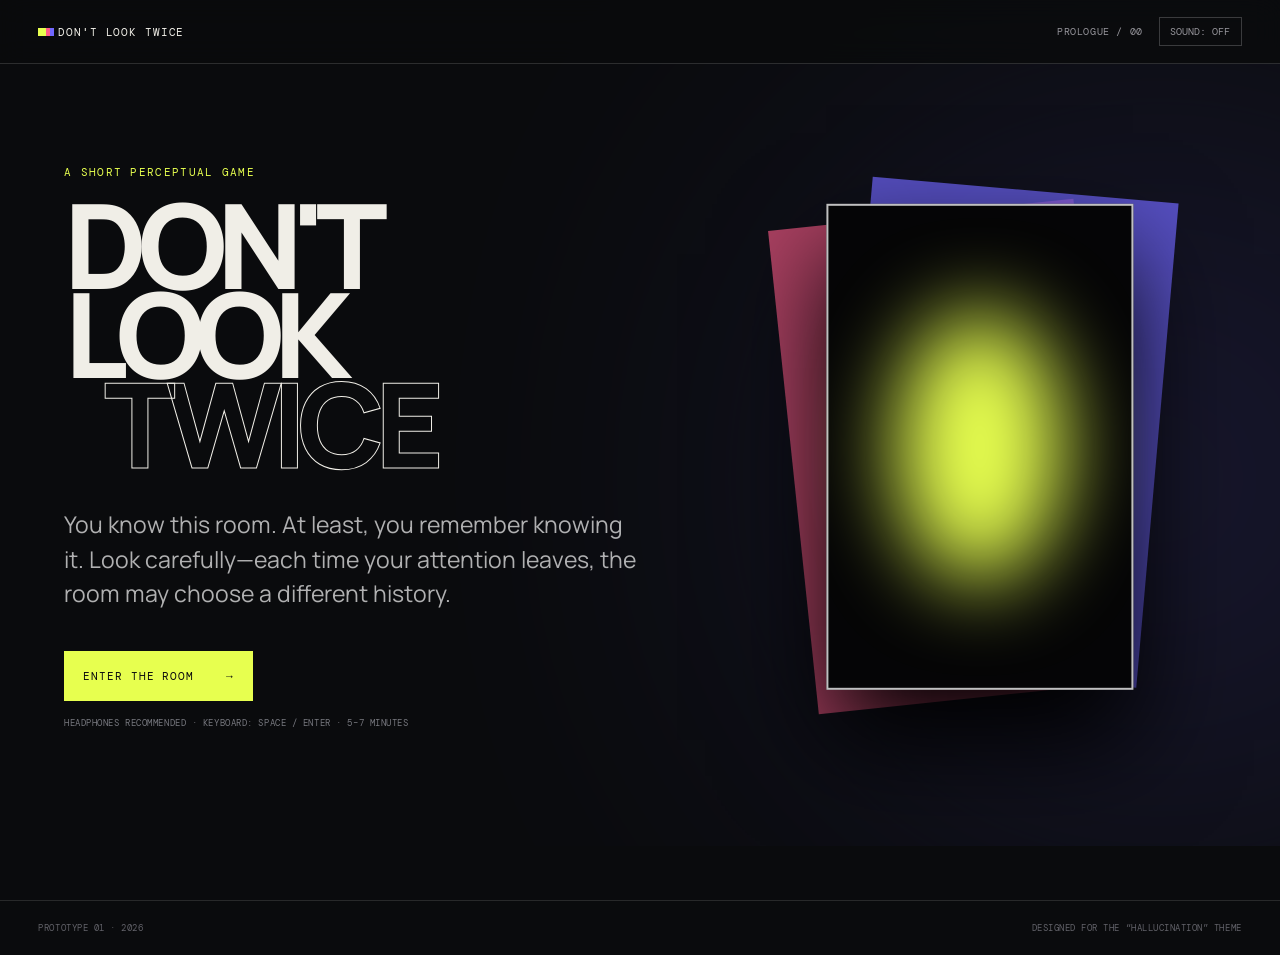
==== game/index.html @ ef9488ae "Build playable Don't Look Twice prototype" ====
<!doctype html>
<html lang="en">
  <head>
    <meta charset="UTF-8" />
    <meta name="viewport" content="width=device-width, initial-scale=1.0" />
    <meta name="theme-color" content="#0a0b0d" />
    <meta
      name="description"
      content="Don't Look Twice — a short browser game about memory, attention, and an unstable room."
    />
    <title>Don't Look Twice — Play</title>
    <link rel="preconnect" href="https://fonts.googleapis.com" />
    <link rel="preconnect" href="https://fonts.gstatic.com" crossorigin />
    <link
      href="https://fonts.googleapis.com/css2?family=DM+Mono:wght@300;400;500&family=Manrope:wght@400;500;600;700;800&display=swap"
      rel="stylesheet"
    />
    <link rel="stylesheet" href="game.css?v=20261106" />
    <script src="game.js?v=20261106" defer></script>
  </head>
  <body>
    <a class="skip-link" href="#game">Skip to game</a>

    <header class="game-header">
      <a class="brand" href="../" aria-label="Return to the Don't Look Twice proposal">
        <span class="brand__signal" aria-hidden="true"></span>
        DON'T LOOK TWICE
      </a>
      <div class="game-header__status">
        <span id="stageLabel">PROLOGUE / 00</span>
        <button id="soundToggle" class="icon-button" type="button" aria-pressed="false">
          SOUND: OFF
        </button>
      </div>
    </header>

    <main id="game" class="game-shell">
      <section id="startScreen" class="screen screen--start" aria-labelledby="gameTitle">
        <div class="start-copy">
          <p class="kicker">A SHORT PERCEPTUAL GAME</p>
          <h1 id="gameTitle">
            <span>DON'T LOOK</span>
            <span>TWICE</span>
          </h1>
          <p class="premise">
            You know this room. At least, you remember knowing it. Look carefully—each time
            your attention leaves, the room may choose a different history.
          </p>
          <button id="startButton" class="primary-button" type="button">
            ENTER THE ROOM <span aria-hidden="true">→</span>
          </button>
          <p class="controls-note">HEADPHONES RECOMMENDED · KEYBOARD: SPACE / ENTER · 5–7 MINUTES</p>
        </div>
        <div class="start-portal" aria-hidden="true">
          <div class="start-portal__echo start-portal__echo--one"></div>
          <div class="start-portal__echo start-portal__echo--two"></div>
          <div class="start-portal__door"><span></span></div>
        </div>
      </section>

      <section id="playScreen" class="screen screen--play" hidden aria-live="polite">
        <div class="stage-copy">
          <p id="stageKicker" class="kicker">STAGE 01 / ARRIVAL</p>
          <h2 id="stageTitle">Remember the room.</h2>
          <p id="stageInstruction">Study the details. When you are ready, look away.</p>
        </div>

        <div id="room" class="room" data-stage="0" data-phase="observe" aria-label="An illustrated room containing a portrait, clock, plant, lamp, door, table, and note">
          <div class="room__grain" aria-hidden="true"></div>
          <div class="room__ceiling" aria-hidden="true"></div>
          <div class="room__wall" aria-hidden="true">
            <div class="portrait room-object" data-object="portrait">
              <div class="portrait__frame">
                <div class="portrait__face"><i></i><i></i><b></b></div>
              </div>
              <span class="object-label">PORTRAIT</span>
            </div>
            <div class="clock room-object" data-object="clock">
              <span id="clockText">04:17</span>
              <small class="object-label">CLOCK</small>
            </div>
            <div class="door room-object" data-object="door">
              <span id="doorNumber" class="door__number">12</span>
              <i class="door__handle"></i>
              <small class="object-label">DOOR</small>
            </div>
          </div>
          <div class="room__floor" aria-hidden="true"></div>
          <div class="lamp room-object" data-object="lamp">
            <span class="lamp__shade"></span><span class="lamp__stem"></span><span class="lamp__base"></span>
            <small class="object-label">LAMP</small>
          </div>
          <div class="plant room-object" data-object="plant">
            <span class="plant__leaf plant__leaf--1"></span><span class="plant__leaf plant__leaf--2"></span>
            <span class="plant__leaf plant__leaf--3"></span><span class="plant__leaf plant__leaf--4"></span>
            <span class="plant__pot"></span><small class="object-label">PLANT</small>
          </div>
          <div class="table room-object" data-object="note">
            <span class="table__top"></span><span class="table__leg table__leg--l"></span><span class="table__leg table__leg--r"></span>
            <span id="noteText" class="note">WAIT HERE</span><small class="object-label">NOTE</small>
          </div>
          <div id="radio" class="radio room-object" data-object="radio">
            <span class="radio__dial"></span><span id="radioFrequency" class="radio__frequency">88.3</span>
            <small class="object-label">RADIO</small>
          </div>
        </div>

        <div id="blindfold" class="blindfold" hidden aria-hidden="true">
          <div class="blindfold__noise"></div>
          <p>YOU ARE NO LONGER LOOKING.</p>
          <span id="blindfoldMessage">The room exhales.</span>
        </div>

        <div class="control-deck">
          <div class="certainty" aria-label="Memory record">
            <span>MEMORY RECORD</span>
            <div id="memoryPips" class="certainty__pips" aria-hidden="true"><i></i><i></i><i></i></div>
            <strong id="memoryScore">UNTESTED</strong>
          </div>
          <div id="actionArea" class="action-area">
            <button id="lookButton" class="primary-button primary-button--look" type="button">
              LOOK AWAY <span aria-hidden="true">◉</span>
            </button>
          </div>
        </div>

        <div id="choicePanel" class="choice-panel" hidden>
          <p id="choicePrompt">What changed?</p>
          <div id="choiceButtons" class="choice-buttons"></div>
        </div>
      </section>

      <section id="finalChoiceScreen" class="screen screen--decision" hidden aria-labelledby="decisionTitle">
        <div>
          <p class="kicker">FINAL / THE ROOM IS WAITING</p>
          <h2 id="decisionTitle">Which reality should remain?</h2>
          <p>
            You have compared memory with evidence three times. The room will accept one final
            instruction—but it will not tell you which version was ever true.
          </p>
        </div>
        <div class="decision-grid">
          <button class="decision-card" type="button" data-final="memory">
            <span>01</span><strong>TRUST MEMORY</strong><small>Restore what you first believed.</small>
          </button>
          <button class="decision-card" type="button" data-final="evidence">
            <span>02</span><strong>TRUST EVIDENCE</strong><small>Keep what is visible now.</small>
          </button>
          <button class="decision-card" type="button" data-final="instinct">
            <span>03</span><strong>TRUST INSTINCT</strong><small>Refuse both versions.</small>
          </button>
        </div>
      </section>

      <section id="endingScreen" class="screen screen--ending" hidden aria-labelledby="endingTitle">
        <div class="ending-mark" aria-hidden="true"><span></span><span></span><span></span></div>
        <p id="endingCode" class="kicker">ENDING 01 / THE WITNESS</p>
        <h2 id="endingTitle">The room remembers you back.</h2>
        <p id="endingText" class="ending-text"></p>
        <div class="ending-record">
          <span>CHANGES RECOGNIZED <strong id="finalScore">0 / 3</strong></span>
          <span>REALITY PRESERVED <strong id="finalTrust">MEMORY</strong></span>
        </div>
        <div class="ending-actions">
          <button id="replayButton" class="primary-button" type="button">PLAY AGAIN ↻</button>
          <a class="secondary-button" href="../#concept">READ THE PROPOSAL ↗</a>
        </div>
      </section>
    </main>

    <footer class="game-footer">
      <span>PROTOTYPE 01 · 2026</span>
      <span>DESIGNED FOR THE “HALLUCINATION” THEME</span>
    </footer>

    <div id="liveRegion" class="sr-only" aria-live="assertive"></div>
  </body>
</html>
---- game/game.css ----
:root {
  --ink: #0a0b0d;
  --paper: #f0eee7;
  --signal: #e7ff4f;
  --pink: #ff5c8a;
  --violet: #7167ff;
  --muted: #96959b;
  --mono: "DM Mono", monospace;
  --sans: "Manrope", sans-serif;
}

* { box-sizing: border-box; }
html { min-height: 100%; background: var(--ink); }
body { min-height: 100vh; margin: 0; color: var(--paper); background: var(--ink); font-family: var(--sans); }
button, a { font: inherit; }
button { color: inherit; }
[hidden] { display: none !important; }
.sr-only { position: absolute; width: 1px; height: 1px; padding: 0; overflow: hidden; clip: rect(0,0,0,0); white-space: nowrap; border: 0; }
.skip-link { position: fixed; z-index: 100; top: -4rem; left: 1rem; padding: .7rem 1rem; color: var(--ink); background: var(--signal); }
.skip-link:focus { top: 1rem; }

.game-header { position: fixed; z-index: 50; inset: 0 0 auto; height: 64px; padding: 0 clamp(1rem, 3vw, 2.5rem); display: flex; align-items: center; justify-content: space-between; gap: 1rem; background: rgba(10,11,13,.84); border-bottom: 1px solid rgba(255,255,255,.14); backdrop-filter: blur(14px); }
.brand { display: flex; align-items: center; gap: .75rem; color: var(--paper); text-decoration: none; font: .68rem var(--mono); letter-spacing: .08em; }
.brand__signal { width: 8px; height: 8px; background: var(--signal); box-shadow: 4px 0 var(--pink), 8px 0 var(--violet); }
.game-header__status { display: flex; align-items: center; gap: 1rem; color: var(--muted); font: .62rem var(--mono); letter-spacing: .06em; }
.icon-button { padding: .45rem .65rem; color: inherit; background: transparent; border: 1px solid rgba(255,255,255,.2); cursor: pointer; }
.icon-button:hover, .icon-button[aria-pressed="true"] { color: var(--ink); background: var(--signal); border-color: var(--signal); }

.game-shell { min-height: 100vh; }
.screen { min-height: calc(100vh - 54px); padding: clamp(6.5rem, 10vw, 9rem) clamp(1.2rem, 5vw, 6rem) 5rem; }
.kicker { margin: 0 0 1.2rem; color: var(--signal); font: .68rem var(--mono); letter-spacing: .12em; }
.primary-button, .secondary-button { min-height: 50px; padding: .9rem 1.15rem; display: inline-flex; align-items: center; justify-content: center; gap: 2rem; border: 1px solid var(--signal); text-decoration: none; font: .7rem var(--mono); letter-spacing: .08em; cursor: pointer; transition: transform .2s, color .2s, background .2s; }
.primary-button { color: var(--ink); background: var(--signal); }
.primary-button:hover { transform: translateY(-2px); background: #f2ff9b; }
.secondary-button { color: var(--paper); background: transparent; border-color: rgba(255,255,255,.35); }
.secondary-button:hover { color: var(--ink); background: var(--paper); }

.screen--start { position: relative; display: grid; grid-template-columns: 1.1fr .9fr; align-items: center; gap: clamp(3rem, 8vw, 10rem); overflow: hidden; }
.screen--start::before { content: ""; position: absolute; width: 55vw; height: 55vw; right: -18vw; top: 15%; border-radius: 50%; background: var(--violet); filter: blur(180px); opacity: .16; }
.start-copy { position: relative; z-index: 2; max-width: 780px; }
.start-copy h1 { margin: 0; font-size: clamp(4rem, 9.2vw, 10rem); font-weight: 800; line-height: .76; letter-spacing: -.085em; }
.start-copy h1 span { display: block; position: relative; }
.start-copy h1 span:last-child { color: var(--ink); -webkit-text-stroke: 1px var(--paper); transform: translateX(7%); }
.premise { max-width: 650px; margin: 2.5rem 0; color: rgba(255,255,255,.68); font-size: clamp(1.05rem, 1.8vw, 1.45rem); line-height: 1.5; }
.controls-note { margin: 1rem 0 0; color: #77787f; font: .58rem var(--mono); letter-spacing: .06em; }
.start-portal { position: relative; z-index: 1; min-height: 600px; perspective: 1000px; }
.start-portal__echo, .start-portal__door { position: absolute; top: 50%; left: 50%; width: min(24vw, 330px); height: min(38vw, 520px); transform-origin: center; }
.start-portal__echo--one { background: var(--pink); transform: translate(-61%,-48%) rotate(-6deg); opacity: .65; }
.start-portal__echo--two { background: var(--violet); transform: translate(-42%,-53%) rotate(5deg); opacity: .72; }
.start-portal__door { background: #050506; border: 2px solid rgba(255,255,255,.75); transform: translate(-50%,-50%); box-shadow: 0 50px 100px #000; }
.start-portal__door span { position: absolute; inset: 22%; border-radius: 50%; background: var(--signal); filter: blur(42px); animation: breathe 4.5s ease-in-out infinite; }

.screen--play { position: relative; }
.stage-copy { display: grid; grid-template-columns: .7fr 1.4fr 1fr; gap: 2rem; align-items: start; margin-bottom: 2rem; }
.stage-copy .kicker { color: var(--muted); }
.stage-copy h2 { margin: -.25rem 0 0; max-width: 600px; font-size: clamp(2rem, 4.6vw, 5.3rem); line-height: .92; letter-spacing: -.06em; }
.stage-copy > p:last-child { margin: 0; color: rgba(255,255,255,.62); }

.room { position: relative; min-height: clamp(410px, 55vw, 650px); overflow: hidden; color: var(--ink); background: #c7c3bd; border: 1px solid rgba(255,255,255,.35); box-shadow: 0 40px 100px rgba(0,0,0,.45); isolation: isolate; }
.room__grain { position: absolute; z-index: 20; inset: 0; pointer-events: none; opacity: .12; background-image: url("data:image/svg+xml,%3Csvg viewBox='0 0 160 160' xmlns='http://www.w3.org/2000/svg'%3E%3Cfilter id='n'%3E%3CfeTurbulence type='fractalNoise' baseFrequency='.8' numOctaves='4' stitchTiles='stitch'/%3E%3C/filter%3E%3Crect width='100%25' height='100%25' filter='url(%23n)' opacity='.45'/%3E%3C/svg%3E"); mix-blend-mode: multiply; }
.room__ceiling { position: absolute; inset: 0 0 auto; height: 11%; background: #aaa69f; border-bottom: 4px solid #8f8a83; }
.room__wall { position: absolute; inset: 11% 0 27%; background: linear-gradient(90deg, transparent 49.7%, rgba(0,0,0,.06) 50%, transparent 50.3%), repeating-linear-gradient(90deg,#d7d2c9 0 110px,#d1ccc3 110px 112px); }
.room__floor { position: absolute; inset: 73% 0 0; background: repeating-linear-gradient(100deg,#6d625a 0 70px,#5b514b 72px 76px); clip-path: polygon(0 0,100% 0,93% 100%,7% 100%); }
.room-object { position: absolute; z-index: 5; transition: transform .25s, filter .4s, opacity .4s, background .4s; }
.object-label { position: absolute; opacity: 0; pointer-events: none; font: .55rem var(--mono); letter-spacing: .08em; transition: opacity .2s; }
.room:hover .room-object:hover .object-label { opacity: .5; }
.portrait { top: 18%; left: 13%; width: 17%; aspect-ratio: .78; }
.portrait__frame { width: 100%; height: 100%; padding: 9%; background: #b99a39; border: 5px ridge #dbc762; box-shadow: 8px 10px 18px rgba(0,0,0,.2); }
.portrait__face { position: relative; height: 100%; background: #7f746e; border: 4px solid #ede8da; }
.portrait__face i { position: absolute; top: 35%; width: 11%; height: 4%; background: #151515; border-radius: 50%; }
.portrait__face i:first-child { left: 27%; }.portrait__face i:nth-child(2) { right: 27%; }
.portrait__face b { position: absolute; left: 35%; bottom: 25%; width: 30%; height: 10%; border-bottom: 3px solid #151515; border-radius: 50%; }
.portrait .object-label { left: 0; bottom: -1.2rem; }
.clock { top: 18%; left: 43%; width: 14%; aspect-ratio: 1; display: grid; place-items: center; border-radius: 50%; color: #f3efe3; background: #171719; border: 8px solid #e1ded4; box-shadow: 5px 7px 15px rgba(0,0,0,.18); font: clamp(.7rem,1.5vw,1.1rem) var(--mono); }
.clock small { left: 32%; bottom: -1.4rem; }
.door { z-index: 3; right: 10%; top: 14%; width: 19%; height: 59%; background: #444247; border: 10px solid #262529; box-shadow: inset 0 0 0 2px rgba(255,255,255,.1); }
.door__number { position: absolute; top: 9%; left: 50%; color: #e3ded1; font: clamp(1rem,2vw,1.5rem) var(--mono); transform: translateX(-50%); }
.door__handle { position: absolute; right: 13%; top: 55%; width: 11%; aspect-ratio: 1; border-radius: 50%; background: var(--signal); box-shadow: 0 0 20px rgba(231,255,79,.4); }
.door .object-label { right: 0; bottom: -1.4rem; color: var(--paper); }
.lamp { z-index: 7; left: 34%; bottom: 22%; width: 10%; height: 32%; }
.lamp__shade { position: absolute; top: 0; left: 5%; width: 90%; height: 32%; background: var(--pink); clip-path: polygon(25% 0,75% 0,100% 100%,0 100%); }
.lamp__stem { position: absolute; left: 48%; top: 31%; width: 5%; height: 58%; background: #242326; }
.lamp__base { position: absolute; left: 20%; bottom: 0; width: 60%; height: 7%; border-radius: 50%; background: #242326; }
.lamp .object-label { bottom: -1rem; left: 20%; color: var(--paper); }
.plant { z-index: 6; left: 6%; bottom: 14%; width: 18%; height: 38%; }
.plant__pot { position: absolute; left: 25%; bottom: 0; width: 50%; height: 34%; background: #725c4d; clip-path: polygon(8% 0,92% 0,76% 100%,24% 100%); }
.plant__leaf { position: absolute; left: 45%; bottom: 27%; width: 22%; height: 54%; border-radius: 100% 0; background: #566848; transform-origin: bottom center; }
.plant__leaf--1 { transform: rotate(-62deg); }.plant__leaf--2 { transform: rotate(-25deg) scale(1.1); }.plant__leaf--3 { transform: rotate(19deg) scale(.92); }.plant__leaf--4 { transform: rotate(57deg) scale(.78); }
.plant .object-label { bottom: -1rem; left: 33%; color: var(--paper); }
.table { z-index: 8; left: 49%; bottom: 12%; width: 23%; height: 29%; }
.table__top { position: absolute; top: 15%; width: 100%; height: 11%; background: #342e2b; }
.table__leg { position: absolute; top: 25%; width: 5%; height: 75%; background: #342e2b; }.table__leg--l { left: 10%; }.table__leg--r { right: 10%; }
.note { position: absolute; left: 24%; top: 0; width: 52%; padding: 4% 2%; text-align: center; background: #eee8cc; box-shadow: 2px 3px 5px rgba(0,0,0,.2); font: clamp(.5rem,1vw,.7rem) var(--mono); transform: rotate(-2deg); }
.table .object-label { left: 39%; top: 30%; color: var(--paper); }
.radio { z-index: 9; right: 12%; bottom: 13%; width: 15%; height: 12%; background: #201f22; border: 4px solid #49474c; color: var(--signal); }
.radio__dial { position: absolute; left: 9%; top: 30%; width: 18%; aspect-ratio: 1; border-radius: 50%; border: 3px solid #c8c5bc; }
.radio__frequency { position: absolute; right: 10%; top: 25%; font: clamp(.55rem,1.2vw,.85rem) var(--mono); }
.radio .object-label { bottom: -1.2rem; right: 0; color: var(--paper); }

.room.is-shifting { animation: roomShift .7s steps(2); }
.room[data-stage="0"].mutated .portrait__face i { height: 2px; transform: rotate(12deg); }
.room[data-stage="0"].mutated .portrait__face i:nth-child(2) { transform: rotate(-12deg); }
.room[data-stage="0"].mutated .portrait__face b { border-bottom: 0; border-top: 3px solid #151515; bottom: 17%; }
.room[data-stage="1"].mutated .door__handle { right: auto; left: 13%; background: var(--violet); }
.room[data-stage="1"].mutated .lamp__shade { background: var(--signal); filter: drop-shadow(0 0 28px rgba(231,255,79,.65)); }
.room[data-stage="2"].mutated .radio { background: #ece8dc; color: var(--pink); transform: translateX(-30%); }
.room[data-stage="2"].mutated .room__wall { background: linear-gradient(90deg,transparent 49.7%,rgba(0,0,0,.06) 50%,transparent 50.3%), repeating-linear-gradient(90deg,#c3c1d9 0 110px,#b8b6d0 110px 112px); }

.blindfold { position: absolute; z-index: 30; inset: 0; display: grid; place-content: center; text-align: center; background: #050506; overflow: hidden; }
.blindfold::before, .blindfold::after { content: ""; position: absolute; inset: 0; background: repeating-linear-gradient(0deg,transparent 0 3px,rgba(255,255,255,.035) 4px); }
.blindfold__noise { position: absolute; width: 50vw; height: 50vw; left: 25%; top: 25%; border-radius: 50%; background: var(--violet); filter: blur(180px); opacity: .12; animation: wander 2.8s infinite alternate; }
.blindfold p { position: relative; margin: 0; font: clamp(1rem,2.5vw,2rem) var(--mono); letter-spacing: .14em; }
.blindfold span { position: relative; margin-top: 1rem; color: #777780; font-size: .9rem; }

.control-deck { display: flex; align-items: center; justify-content: space-between; gap: 2rem; margin-top: 1.25rem; }
.certainty { display: grid; grid-template-columns: auto auto auto; align-items: center; gap: 1rem; color: #85858b; font: .58rem var(--mono); letter-spacing: .06em; }
.certainty__pips { display: flex; gap: .3rem; }.certainty__pips i { width: 22px; height: 5px; background: #343439; }.certainty__pips i.correct { background: var(--signal); }.certainty__pips i.missed { background: var(--pink); }
.certainty strong { color: var(--paper); font-weight: 400; }
.primary-button--look { min-width: 230px; }
.choice-panel { margin-top: 2rem; padding: 1.5rem; color: var(--ink); background: var(--paper); }
.choice-panel > p { margin: 0 0 1rem; font-size: clamp(1.2rem,2vw,1.8rem); font-weight: 700; }
.choice-buttons { display: grid; grid-template-columns: repeat(3,1fr); gap: .7rem; }
.choice-buttons button { min-height: 62px; padding: .7rem 1rem; color: var(--ink); background: transparent; border: 1px solid rgba(10,11,13,.25); font: .7rem var(--mono); cursor: pointer; }
.choice-buttons button:hover, .choice-buttons button:focus-visible { color: var(--paper); background: var(--ink); }

.screen--decision { display: grid; grid-template-columns: .75fr 1.25fr; align-items: center; gap: clamp(4rem,10vw,12rem); background: var(--paper); color: var(--ink); }
.screen--decision .kicker { color: var(--violet); }
.screen--decision h2, .screen--ending h2 { margin: 0 0 2rem; font-size: clamp(3rem,7vw,8rem); line-height: .88; letter-spacing: -.07em; }
.screen--decision p:last-child { max-width: 580px; color: #59595f; font-size: 1.15rem; }
.decision-grid { display: grid; gap: 1rem; }
.decision-card { min-height: 150px; padding: 1.5rem; display: grid; grid-template-columns: 50px 1fr; grid-template-rows: auto auto; text-align: left; color: var(--ink); background: transparent; border: 1px solid rgba(10,11,13,.28); cursor: pointer; transition: transform .2s, color .2s, background .2s; }
.decision-card:hover { color: var(--paper); background: var(--ink); transform: translateX(-8px); }
.decision-card span { grid-row: span 2; font: .65rem var(--mono); }.decision-card strong { font-size: clamp(1.3rem,2.3vw,2rem); }.decision-card small { color: #737279; }
.decision-card:hover small { color: #b6b4bb; }

.screen--ending { position: relative; display: flex; flex-direction: column; justify-content: center; overflow: hidden; }
.screen--ending h2 { max-width: 1000px; }
.ending-text { max-width: 750px; margin: 0; color: rgba(255,255,255,.65); font-size: clamp(1.1rem,2vw,1.45rem); line-height: 1.55; }
.ending-record { display: flex; flex-wrap: wrap; gap: 1rem 3rem; margin: 3rem 0; padding: 1.2rem 0; border-block: 1px solid rgba(255,255,255,.18); font: .63rem var(--mono); color: #85858b; }
.ending-record strong { margin-left: .6rem; color: var(--signal); font-weight: 400; }
.ending-actions { display: flex; flex-wrap: wrap; gap: .7rem; }
.ending-mark { position: absolute; right: -7vw; top: 20%; width: 37vw; height: 50vh; opacity: .2; }.ending-mark span { position: absolute; inset: 0; border: 2px solid var(--paper); }.ending-mark span:first-child { background: var(--pink); transform: rotate(-7deg); }.ending-mark span:nth-child(2) { background: var(--violet); transform: rotate(6deg); }.ending-mark span:last-child { background: var(--ink); }
.game-footer { min-height: 54px; padding: 0 clamp(1rem,3vw,2.5rem); display: flex; align-items: center; justify-content: space-between; gap: 1rem; color: #626269; border-top: 1px solid rgba(255,255,255,.12); font: .55rem var(--mono); letter-spacing: .06em; }

@keyframes breathe { 50% { transform: scale(1.35); opacity: .7; } }
@keyframes wander { to { transform: translate(10%,-15%) scale(1.2); } }
@keyframes roomShift { 20% { filter: hue-rotate(40deg) contrast(1.5); transform: translateX(-5px); } 50% { filter: hue-rotate(-30deg) invert(.15); transform: translateX(6px); } 80% { transform: translateX(-2px); } }

@media (max-width: 900px) {
  .screen--start, .screen--decision { grid-template-columns: 1fr; }
  .start-portal { min-height: 420px; }.start-portal__echo, .start-portal__door { width: 240px; height: 370px; }
  .stage-copy { grid-template-columns: 1fr 1fr; }.stage-copy > p:last-child { grid-column: 2; }
  .screen--decision { align-content: center; }
}
@media (max-width: 650px) {
  .game-header__status > span { display: none; }
  .screen { padding-inline: 1rem; }
  .screen--start { padding-top: 7.5rem; }.start-copy h1 { font-size: clamp(3.3rem,18vw,6rem); }.start-portal { min-height: 330px; }
  .stage-copy { grid-template-columns: 1fr; }.stage-copy > p:last-child { grid-column: auto; }
  .room { min-height: 430px; }.portrait { width: 24%; left: 6%; }.clock { width: 20%; left: 37%; }.door { width: 27%; right: 5%; }.plant { width: 24%; }.lamp { width: 15%; left: 32%; }.table { width: 30%; left: 47%; }.radio { width: 22%; right: 5%; }
  .control-deck { align-items: stretch; flex-direction: column; }.certainty { justify-content: space-between; }.primary-button--look { width: 100%; }
  .choice-buttons { grid-template-columns: 1fr; }.choice-buttons button { min-height: 50px; }
  .decision-card { min-height: 120px; }.game-footer { align-items: flex-start; flex-direction: column; justify-content: center; }
}
@media (prefers-reduced-motion: reduce) {
  *, *::before, *::after { animation-duration: .01ms !important; animation-iteration-count: 1 !important; transition-duration: .01ms !important; }
}
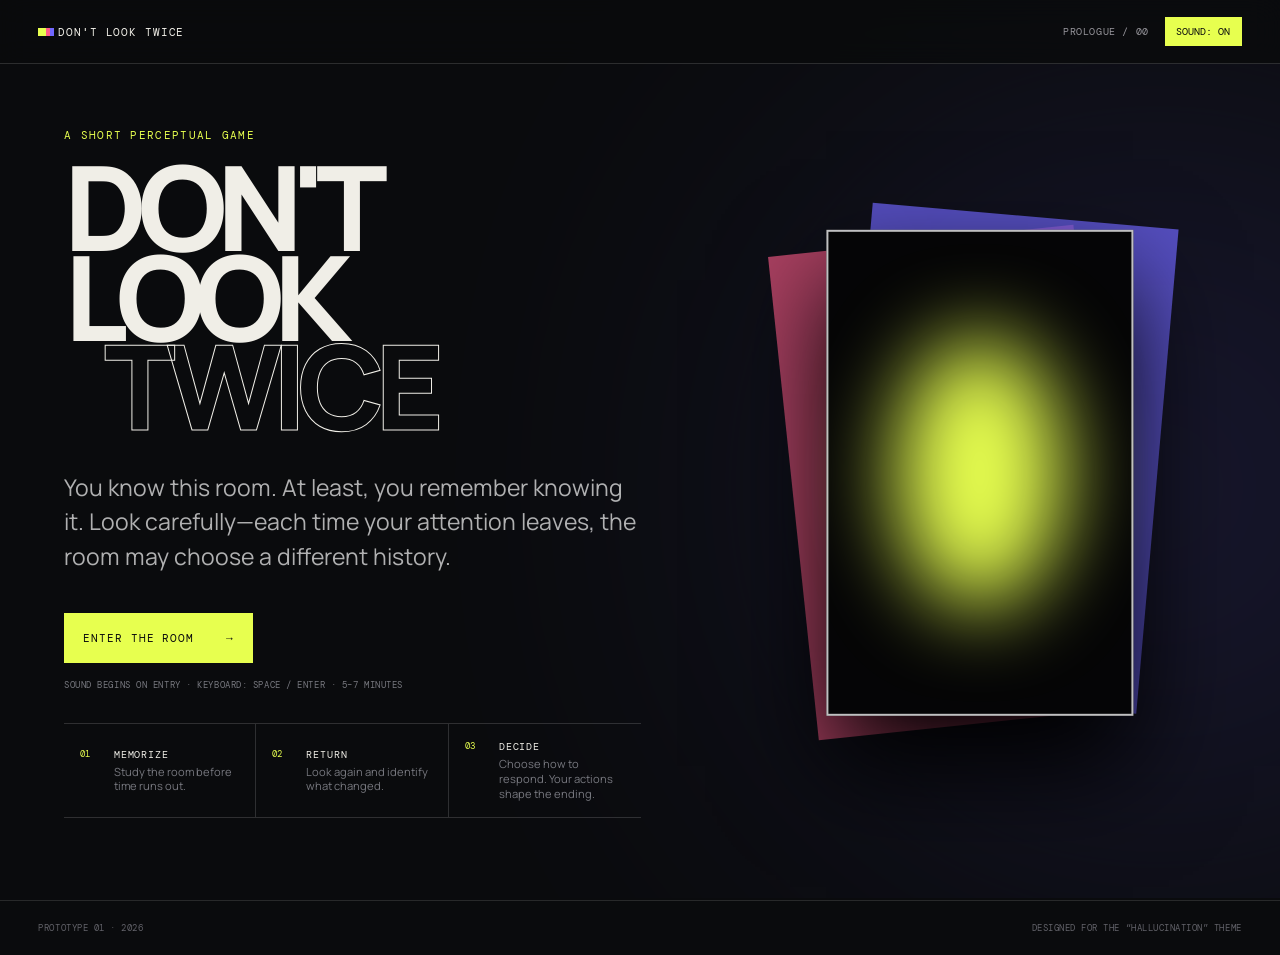
==== commit f8b01c70: "Expand game with timed choices and suspense audio" ====
--- a/game/index.html
+++ b/game/index.html
@@ -15,8 +15,8 @@
       href="https://fonts.googleapis.com/css2?family=DM+Mono:wght@300;400;500&family=Manrope:wght@400;500;600;700;800&display=swap"
       rel="stylesheet"
     />
-    <link rel="stylesheet" href="game.css?v=20261106" />
-    <script src="game.js?v=20261106" defer></script>
+    <link rel="stylesheet" href="game.css?v=20261106-4" />
+    <script src="game.js?v=20261106-4" defer></script>
   </head>
   <body>
     <a class="skip-link" href="#game">Skip to game</a>
@@ -28,8 +28,8 @@
       </a>
       <div class="game-header__status">
         <span id="stageLabel">PROLOGUE / 00</span>
-        <button id="soundToggle" class="icon-button" type="button" aria-pressed="false">
-          SOUND: OFF
+        <button id="soundToggle" class="icon-button" type="button" aria-pressed="true">
+          SOUND: ON
         </button>
       </div>
     </header>
@@ -49,7 +49,12 @@
           <button id="startButton" class="primary-button" type="button">
             ENTER THE ROOM <span aria-hidden="true">→</span>
           </button>
-          <p class="controls-note">HEADPHONES RECOMMENDED · KEYBOARD: SPACE / ENTER · 5–7 MINUTES</p>
+          <p class="controls-note">SOUND BEGINS ON ENTRY · KEYBOARD: SPACE / ENTER · 5–7 MINUTES</p>
+          <ol class="how-to" aria-label="How to play">
+            <li><span>01</span><strong>MEMORIZE</strong><small>Study the room before time runs out.</small></li>
+            <li><span>02</span><strong>RETURN</strong><small>Look again and identify what changed.</small></li>
+            <li><span>03</span><strong>DECIDE</strong><small>Choose how to respond. Your actions shape the ending.</small></li>
+          </ol>
         </div>
         <div class="start-portal" aria-hidden="true">
           <div class="start-portal__echo start-portal__echo--one"></div>
@@ -63,6 +68,12 @@
           <p id="stageKicker" class="kicker">STAGE 01 / ARRIVAL</p>
           <h2 id="stageTitle">Remember the room.</h2>
           <p id="stageInstruction">Study the details. When you are ready, look away.</p>
+        </div>
+
+        <div class="mission-bar">
+          <span>YOUR OBJECTIVE</span>
+          <p id="missionText">Memorize the room. After you look away, identify what changed.</p>
+          <div class="mission-progress" aria-label="Three-room progress"><i></i><i></i><i></i></div>
         </div>
 
         <div id="room" class="room" data-stage="0" data-phase="observe" aria-label="An illustrated room containing a portrait, clock, plant, lamp, door, table, and note">
@@ -105,10 +116,13 @@
           </div>
         </div>
 
-        <div id="blindfold" class="blindfold" hidden aria-hidden="true">
+        <div id="blindfold" class="blindfold" hidden>
           <div class="blindfold__noise"></div>
           <p>YOU ARE NO LONGER LOOKING.</p>
           <span id="blindfoldMessage">The room exhales.</span>
+          <button id="blindfoldReturn" class="primary-button blindfold__return" type="button">
+            LOOK AGAIN <span aria-hidden="true">◎</span>
+          </button>
         </div>
 
         <div class="control-deck">
@@ -116,6 +130,11 @@
             <span>MEMORY RECORD</span>
             <div id="memoryPips" class="certainty__pips" aria-hidden="true"><i></i><i></i><i></i></div>
             <strong id="memoryScore">UNTESTED</strong>
+          </div>
+          <div id="countdown" class="countdown" aria-live="polite">
+            <span id="timerLabel">MEMORIZE</span>
+            <strong id="timerValue">20</strong>
+            <div class="countdown__track" aria-hidden="true"><i id="timerBar"></i></div>
           </div>
           <div id="actionArea" class="action-area">
             <button id="lookButton" class="primary-button primary-button--look" type="button">
--- a/game/game.css
+++ b/game/game.css
@@ -42,6 +42,9 @@
 .start-copy h1 span { display: block; position: relative; }
 .start-copy h1 span:last-child { color: var(--ink); -webkit-text-stroke: 1px var(--paper); transform: translateX(7%); }
 .premise { max-width: 650px; margin: 2.5rem 0; color: rgba(255,255,255,.68); font-size: clamp(1.05rem, 1.8vw, 1.45rem); line-height: 1.5; }
+.how-to { max-width: 720px; margin: 2rem 0 0; padding: 0; display: grid; grid-template-columns: repeat(3,1fr); list-style: none; border-block: 1px solid rgba(255,255,255,.15); }
+.how-to li { min-height: 90px; padding: 1rem; display: grid; grid-template-columns: 26px 1fr; align-content: center; gap: .25rem .5rem; border-right: 1px solid rgba(255,255,255,.15); }
+.how-to li:last-child { border-right: 0; }.how-to span { grid-row: span 2; color: var(--signal); font: .58rem var(--mono); }.how-to strong { font: .65rem var(--mono); letter-spacing: .08em; }.how-to small { color: #77787f; font-size: .7rem; line-height: 1.3; }
 .controls-note { margin: 1rem 0 0; color: #77787f; font: .58rem var(--mono); letter-spacing: .06em; }
 .start-portal { position: relative; z-index: 1; min-height: 600px; perspective: 1000px; }
 .start-portal__echo, .start-portal__door { position: absolute; top: 50%; left: 50%; width: min(24vw, 330px); height: min(38vw, 520px); transform-origin: center; }
@@ -55,6 +58,9 @@
 .stage-copy .kicker { color: var(--muted); }
 .stage-copy h2 { margin: -.25rem 0 0; max-width: 600px; font-size: clamp(2rem, 4.6vw, 5.3rem); line-height: .92; letter-spacing: -.06em; }
 .stage-copy > p:last-child { margin: 0; color: rgba(255,255,255,.62); }
+.mission-bar { margin-bottom: 1rem; padding: .8rem 1rem; display: grid; grid-template-columns: 140px 1fr auto; align-items: center; gap: 1rem; color: var(--ink); background: var(--signal); }
+.mission-bar > span { font: .6rem var(--mono); letter-spacing: .08em; }.mission-bar p { margin: 0; font-size: .85rem; font-weight: 600; }
+.mission-progress { display: flex; gap: .3rem; }.mission-progress i { width: 30px; height: 5px; background: rgba(10,11,13,.2); }.mission-progress i.active { background: var(--ink); }.mission-progress i.complete { background: var(--violet); }
 
 .room { position: relative; min-height: clamp(410px, 55vw, 650px); overflow: hidden; color: var(--ink); background: #c7c3bd; border: 1px solid rgba(255,255,255,.35); box-shadow: 0 40px 100px rgba(0,0,0,.45); isolation: isolate; }
 .room__grain { position: absolute; z-index: 20; inset: 0; pointer-events: none; opacity: .12; background-image: url("data:image/svg+xml,%3Csvg viewBox='0 0 160 160' xmlns='http://www.w3.org/2000/svg'%3E%3Cfilter id='n'%3E%3CfeTurbulence type='fractalNoise' baseFrequency='.8' numOctaves='4' stitchTiles='stitch'/%3E%3C/filter%3E%3Crect width='100%25' height='100%25' filter='url(%23n)' opacity='.45'/%3E%3C/svg%3E"); mix-blend-mode: multiply; }
@@ -106,22 +112,32 @@
 .room[data-stage="2"].mutated .radio { background: #ece8dc; color: var(--pink); transform: translateX(-30%); }
 .room[data-stage="2"].mutated .room__wall { background: linear-gradient(90deg,transparent 49.7%,rgba(0,0,0,.06) 50%,transparent 50.3%), repeating-linear-gradient(90deg,#c3c1d9 0 110px,#b8b6d0 110px 112px); }
 
-.blindfold { position: absolute; z-index: 30; inset: 0; display: grid; place-content: center; text-align: center; background: #050506; overflow: hidden; }
-.blindfold::before, .blindfold::after { content: ""; position: absolute; inset: 0; background: repeating-linear-gradient(0deg,transparent 0 3px,rgba(255,255,255,.035) 4px); }
-.blindfold__noise { position: absolute; width: 50vw; height: 50vw; left: 25%; top: 25%; border-radius: 50%; background: var(--violet); filter: blur(180px); opacity: .12; animation: wander 2.8s infinite alternate; }
+.blindfold { position: absolute; z-index: 30; inset: 0; display: grid; place-content: center; text-align: center; background: #050506; overflow: hidden; cursor: pointer; }
+.blindfold::before, .blindfold::after { content: ""; position: absolute; inset: 0; pointer-events: none; background: repeating-linear-gradient(0deg,transparent 0 3px,rgba(255,255,255,.035) 4px); }
+.blindfold__noise { position: absolute; width: 50vw; height: 50vw; left: 25%; top: 25%; pointer-events: none; border-radius: 50%; background: var(--violet); filter: blur(180px); opacity: .12; animation: wander 2.8s infinite alternate; }
 .blindfold p { position: relative; margin: 0; font: clamp(1rem,2.5vw,2rem) var(--mono); letter-spacing: .14em; }
 .blindfold span { position: relative; margin-top: 1rem; color: #777780; font-size: .9rem; }
+.blindfold__return { position: relative; margin: 2rem auto 0; min-width: 220px; }
+.blindfold__return span { margin: 0; color: inherit; }
 
-.control-deck { display: flex; align-items: center; justify-content: space-between; gap: 2rem; margin-top: 1.25rem; }
+.control-deck { display: grid; grid-template-columns: 1fr auto 1fr; align-items: center; gap: 2rem; margin-top: 1.25rem; }
 .certainty { display: grid; grid-template-columns: auto auto auto; align-items: center; gap: 1rem; color: #85858b; font: .58rem var(--mono); letter-spacing: .06em; }
 .certainty__pips { display: flex; gap: .3rem; }.certainty__pips i { width: 22px; height: 5px; background: #343439; }.certainty__pips i.correct { background: var(--signal); }.certainty__pips i.missed { background: var(--pink); }
 .certainty strong { color: var(--paper); font-weight: 400; }
+.countdown { min-width: 150px; display: grid; grid-template-columns: 1fr auto; align-items: end; gap: .25rem .8rem; color: #8d8d94; font: .58rem var(--mono); letter-spacing: .08em; }
+.countdown strong { color: var(--signal); font-size: 1.6rem; font-weight: 400; line-height: 1; }.countdown__track { grid-column: 1 / -1; height: 4px; overflow: hidden; background: #343439; }.countdown__track i { display: block; width: 100%; height: 100%; background: var(--signal); transform-origin: left; transition: transform .25s linear; }
+.countdown.urgent strong { color: var(--pink); animation: timerPulse .55s infinite alternate; }.countdown.urgent .countdown__track i { background: var(--pink); }
+.countdown.paused { opacity: .45; }
 .primary-button--look { min-width: 230px; }
 .choice-panel { margin-top: 2rem; padding: 1.5rem; color: var(--ink); background: var(--paper); }
 .choice-panel > p { margin: 0 0 1rem; font-size: clamp(1.2rem,2vw,1.8rem); font-weight: 700; }
 .choice-buttons { display: grid; grid-template-columns: repeat(3,1fr); gap: .7rem; }
-.choice-buttons button { min-height: 62px; padding: .7rem 1rem; color: var(--ink); background: transparent; border: 1px solid rgba(10,11,13,.25); font: .7rem var(--mono); cursor: pointer; }
+.choice-buttons button { min-height: 72px; padding: .85rem 1rem; display: grid; align-content: center; gap: .25rem; text-align: left; color: var(--ink); background: transparent; border: 1px solid rgba(10,11,13,.25); font: .7rem var(--mono); cursor: pointer; }
+.choice-buttons button small { color: #6b6a70; font: .72rem var(--sans); line-height: 1.3; }
 .choice-buttons button:hover, .choice-buttons button:focus-visible { color: var(--paper); background: var(--ink); }
+.choice-buttons button:hover small, .choice-buttons button:focus-visible small { color: #aaa8af; }
+.choice-panel.action-choice { color: var(--paper); background: #211f26; border: 1px solid rgba(255,255,255,.2); }
+.choice-panel.action-choice .choice-buttons button { color: var(--paper); border-color: rgba(255,255,255,.25); }.choice-panel.action-choice .choice-buttons button:hover { color: var(--ink); background: var(--signal); }.choice-panel.action-choice .choice-buttons button:hover small { color: #39383d; }
 
 .screen--decision { display: grid; grid-template-columns: .75fr 1.25fr; align-items: center; gap: clamp(4rem,10vw,12rem); background: var(--paper); color: var(--ink); }
 .screen--decision .kicker { color: var(--violet); }
@@ -145,20 +161,24 @@
 @keyframes breathe { 50% { transform: scale(1.35); opacity: .7; } }
 @keyframes wander { to { transform: translate(10%,-15%) scale(1.2); } }
 @keyframes roomShift { 20% { filter: hue-rotate(40deg) contrast(1.5); transform: translateX(-5px); } 50% { filter: hue-rotate(-30deg) invert(.15); transform: translateX(6px); } 80% { transform: translateX(-2px); } }
+@keyframes timerPulse { to { transform: scale(1.18); } }
 
 @media (max-width: 900px) {
   .screen--start, .screen--decision { grid-template-columns: 1fr; }
   .start-portal { min-height: 420px; }.start-portal__echo, .start-portal__door { width: 240px; height: 370px; }
   .stage-copy { grid-template-columns: 1fr 1fr; }.stage-copy > p:last-child { grid-column: 2; }
+  .mission-bar { grid-template-columns: 110px 1fr; }.mission-progress { grid-column: 2; }
   .screen--decision { align-content: center; }
 }
 @media (max-width: 650px) {
   .game-header__status > span { display: none; }
   .screen { padding-inline: 1rem; }
   .screen--start { padding-top: 7.5rem; }.start-copy h1 { font-size: clamp(3.3rem,18vw,6rem); }.start-portal { min-height: 330px; }
+  .how-to { grid-template-columns: 1fr; }.how-to li { min-height: 65px; border-right: 0; border-bottom: 1px solid rgba(255,255,255,.12); }.how-to li:last-child { border-bottom: 0; }
   .stage-copy { grid-template-columns: 1fr; }.stage-copy > p:last-child { grid-column: auto; }
+  .mission-bar { grid-template-columns: 1fr; }.mission-progress { grid-column: auto; }
   .room { min-height: 430px; }.portrait { width: 24%; left: 6%; }.clock { width: 20%; left: 37%; }.door { width: 27%; right: 5%; }.plant { width: 24%; }.lamp { width: 15%; left: 32%; }.table { width: 30%; left: 47%; }.radio { width: 22%; right: 5%; }
-  .control-deck { align-items: stretch; flex-direction: column; }.certainty { justify-content: space-between; }.primary-button--look { width: 100%; }
+  .control-deck { grid-template-columns: 1fr; align-items: stretch; }.certainty { justify-content: space-between; }.countdown { min-width: 0; }.primary-button--look { width: 100%; }
   .choice-buttons { grid-template-columns: 1fr; }.choice-buttons button { min-height: 50px; }
   .decision-card { min-height: 120px; }.game-footer { align-items: flex-start; flex-direction: column; justify-content: center; }
 }
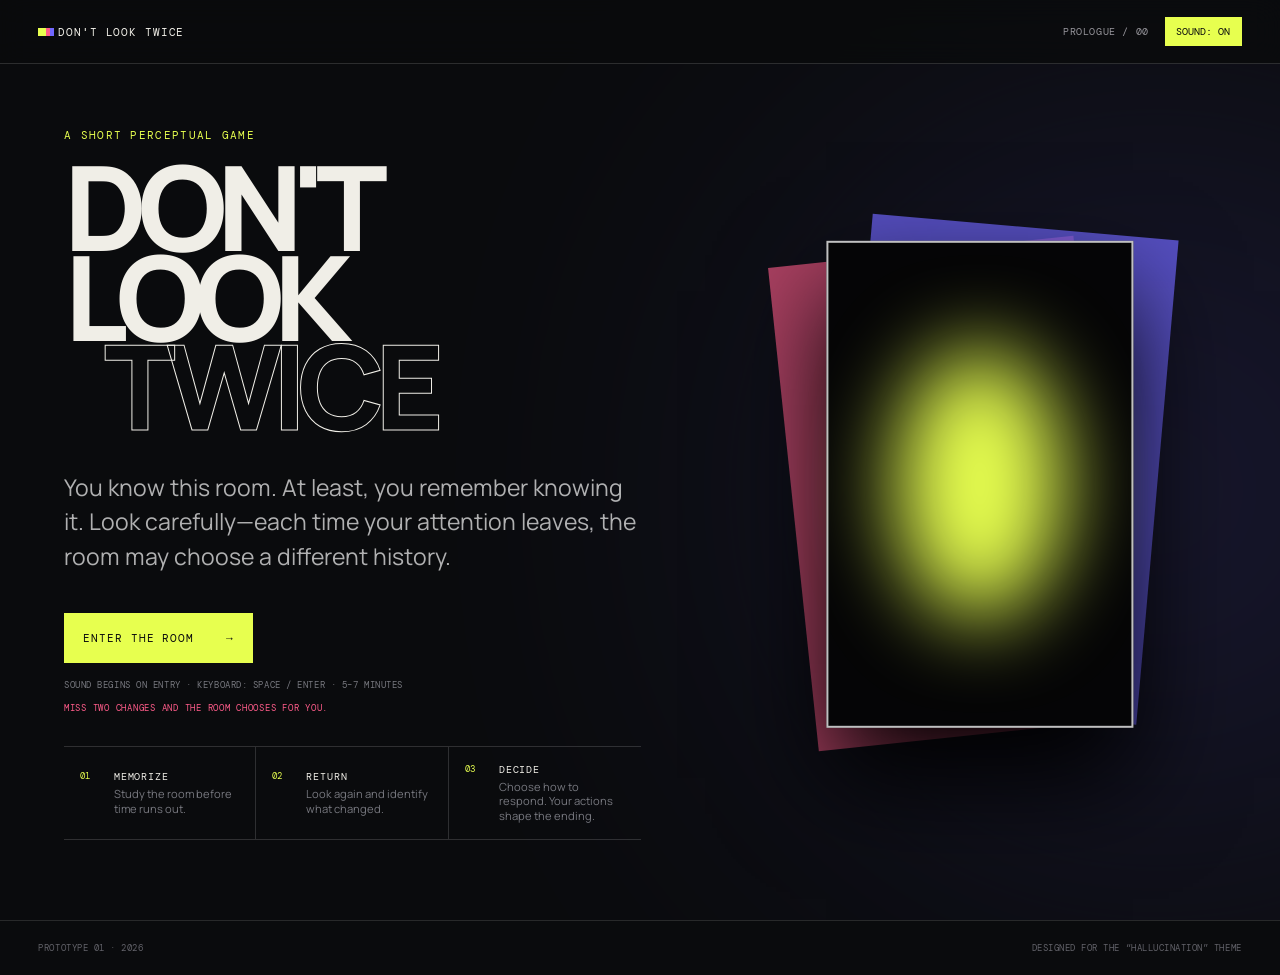
==== commit bf6edd24: "Add suspense reveals and a failure path" ====
--- a/game/index.html
+++ b/game/index.html
@@ -15,8 +15,8 @@
       href="https://fonts.googleapis.com/css2?family=DM+Mono:wght@300;400;500&family=Manrope:wght@400;500;600;700;800&display=swap"
       rel="stylesheet"
     />
-    <link rel="stylesheet" href="game.css?v=20261106-4" />
-    <script src="game.js?v=20261106-4" defer></script>
+    <link rel="stylesheet" href="game.css?v=20261106-5" />
+    <script src="game.js?v=20261106-5" defer></script>
   </head>
   <body>
     <a class="skip-link" href="#game">Skip to game</a>
@@ -50,6 +50,7 @@
             ENTER THE ROOM <span aria-hidden="true">→</span>
           </button>
           <p class="controls-note">SOUND BEGINS ON ENTRY · KEYBOARD: SPACE / ENTER · 5–7 MINUTES</p>
+          <p class="failure-rule">MISS TWO CHANGES AND THE ROOM CHOOSES FOR YOU.</p>
           <ol class="how-to" aria-label="How to play">
             <li><span>01</span><strong>MEMORIZE</strong><small>Study the room before time runs out.</small></li>
             <li><span>02</span><strong>RETURN</strong><small>Look again and identify what changed.</small></li>
@@ -185,7 +186,29 @@
           <a class="secondary-button" href="../#concept">READ THE PROPOSAL ↗</a>
         </div>
       </section>
+
+      <section id="failureScreen" class="screen screen--failure" hidden aria-labelledby="failureTitle">
+        <div class="failure-signal" aria-hidden="true"><i></i><i></i><i></i><i></i></div>
+        <p class="kicker">RUN FAILED / MEMORY COLLAPSE</p>
+        <h2 id="failureTitle">The room chose for you.</h2>
+        <p id="failureText" class="failure-text">
+          The door opens before you touch it. Someone on the other side has your face—and your
+          memories are already in their hands.
+        </p>
+        <div class="failure-record">
+          <span>CHANGES RECOGNIZED <strong id="failureScore">0 / 3</strong></span>
+          <span>STATUS <strong>REPLACED</strong></span>
+        </div>
+        <div class="ending-actions">
+          <button id="retryButton" class="primary-button" type="button">TRY AGAIN ↻</button>
+          <a class="secondary-button" href="../#concept">RETURN TO THE PROPOSAL ↗</a>
+        </div>
+      </section>
     </main>
+
+    <div id="suspenseOverlay" class="suspense-overlay" hidden aria-live="assertive">
+      <p id="suspenseLine"></p>
+    </div>
 
     <footer class="game-footer">
       <span>PROTOTYPE 01 · 2026</span>
--- a/game/game.css
+++ b/game/game.css
@@ -46,6 +46,7 @@
 .how-to li { min-height: 90px; padding: 1rem; display: grid; grid-template-columns: 26px 1fr; align-content: center; gap: .25rem .5rem; border-right: 1px solid rgba(255,255,255,.15); }
 .how-to li:last-child { border-right: 0; }.how-to span { grid-row: span 2; color: var(--signal); font: .58rem var(--mono); }.how-to strong { font: .65rem var(--mono); letter-spacing: .08em; }.how-to small { color: #77787f; font-size: .7rem; line-height: 1.3; }
 .controls-note { margin: 1rem 0 0; color: #77787f; font: .58rem var(--mono); letter-spacing: .06em; }
+.failure-rule { margin: .65rem 0 0; color: var(--pink); font: .58rem var(--mono); letter-spacing: .08em; }
 .start-portal { position: relative; z-index: 1; min-height: 600px; perspective: 1000px; }
 .start-portal__echo, .start-portal__door { position: absolute; top: 50%; left: 50%; width: min(24vw, 330px); height: min(38vw, 520px); transform-origin: center; }
 .start-portal__echo--one { background: var(--pink); transform: translate(-61%,-48%) rotate(-6deg); opacity: .65; }
@@ -156,6 +157,16 @@
 .ending-record strong { margin-left: .6rem; color: var(--signal); font-weight: 400; }
 .ending-actions { display: flex; flex-wrap: wrap; gap: .7rem; }
 .ending-mark { position: absolute; right: -7vw; top: 20%; width: 37vw; height: 50vh; opacity: .2; }.ending-mark span { position: absolute; inset: 0; border: 2px solid var(--paper); }.ending-mark span:first-child { background: var(--pink); transform: rotate(-7deg); }.ending-mark span:nth-child(2) { background: var(--violet); transform: rotate(6deg); }.ending-mark span:last-child { background: var(--ink); }
+.screen--failure { position: relative; display: flex; flex-direction: column; justify-content: center; overflow: hidden; background: #050506; }
+.screen--failure::before { content: ""; position: absolute; inset: 0; pointer-events: none; opacity: .16; background: repeating-linear-gradient(0deg,transparent 0 3px,rgba(255,255,255,.05) 4px); }
+.screen--failure .kicker { color: var(--pink); }.screen--failure h2 { position: relative; max-width: 1000px; margin: 0 0 2rem; font-size: clamp(3rem,8vw,9rem); line-height: .84; letter-spacing: -.075em; }
+.failure-text { position: relative; max-width: 760px; margin: 0; color: rgba(255,255,255,.66); font-size: clamp(1.1rem,2vw,1.5rem); line-height: 1.55; }
+.failure-record { position: relative; display: flex; flex-wrap: wrap; gap: 1rem 3rem; margin: 3rem 0; padding: 1.2rem 0; border-block: 1px solid rgba(255,255,255,.18); color: #85858b; font: .63rem var(--mono); }.failure-record strong { margin-left: .6rem; color: var(--pink); font-weight: 400; }
+.failure-signal { position: absolute; right: 7%; top: 18%; width: 22vw; height: 55vh; opacity: .24; }.failure-signal i { position: absolute; inset: 0; border: 1px solid var(--pink); transform: translate(calc(var(--i, 0) * 12px),calc(var(--i, 0) * -8px)); }.failure-signal i:nth-child(2) { --i: 1; }.failure-signal i:nth-child(3) { --i: 2; }.failure-signal i:nth-child(4) { --i: 3; }
+.suspense-overlay { position: fixed; z-index: 200; inset: 0; display: grid; place-items: center; padding: 2rem; text-align: center; color: var(--paper); background: #030304; }
+.suspense-overlay::before { content: ""; position: absolute; inset: 0; opacity: .12; background: repeating-linear-gradient(0deg,transparent 0 3px,rgba(255,255,255,.05) 4px); }
+.suspense-overlay p { position: relative; max-width: 1000px; margin: 0; font: clamp(1.2rem,3.5vw,3.5rem) var(--mono); letter-spacing: .13em; opacity: 0; transform: translateY(10px); transition: opacity .25s, transform .25s; }
+.suspense-overlay p.visible { opacity: 1; transform: none; }
 .game-footer { min-height: 54px; padding: 0 clamp(1rem,3vw,2.5rem); display: flex; align-items: center; justify-content: space-between; gap: 1rem; color: #626269; border-top: 1px solid rgba(255,255,255,.12); font: .55rem var(--mono); letter-spacing: .06em; }
 
 @keyframes breathe { 50% { transform: scale(1.35); opacity: .7; } }
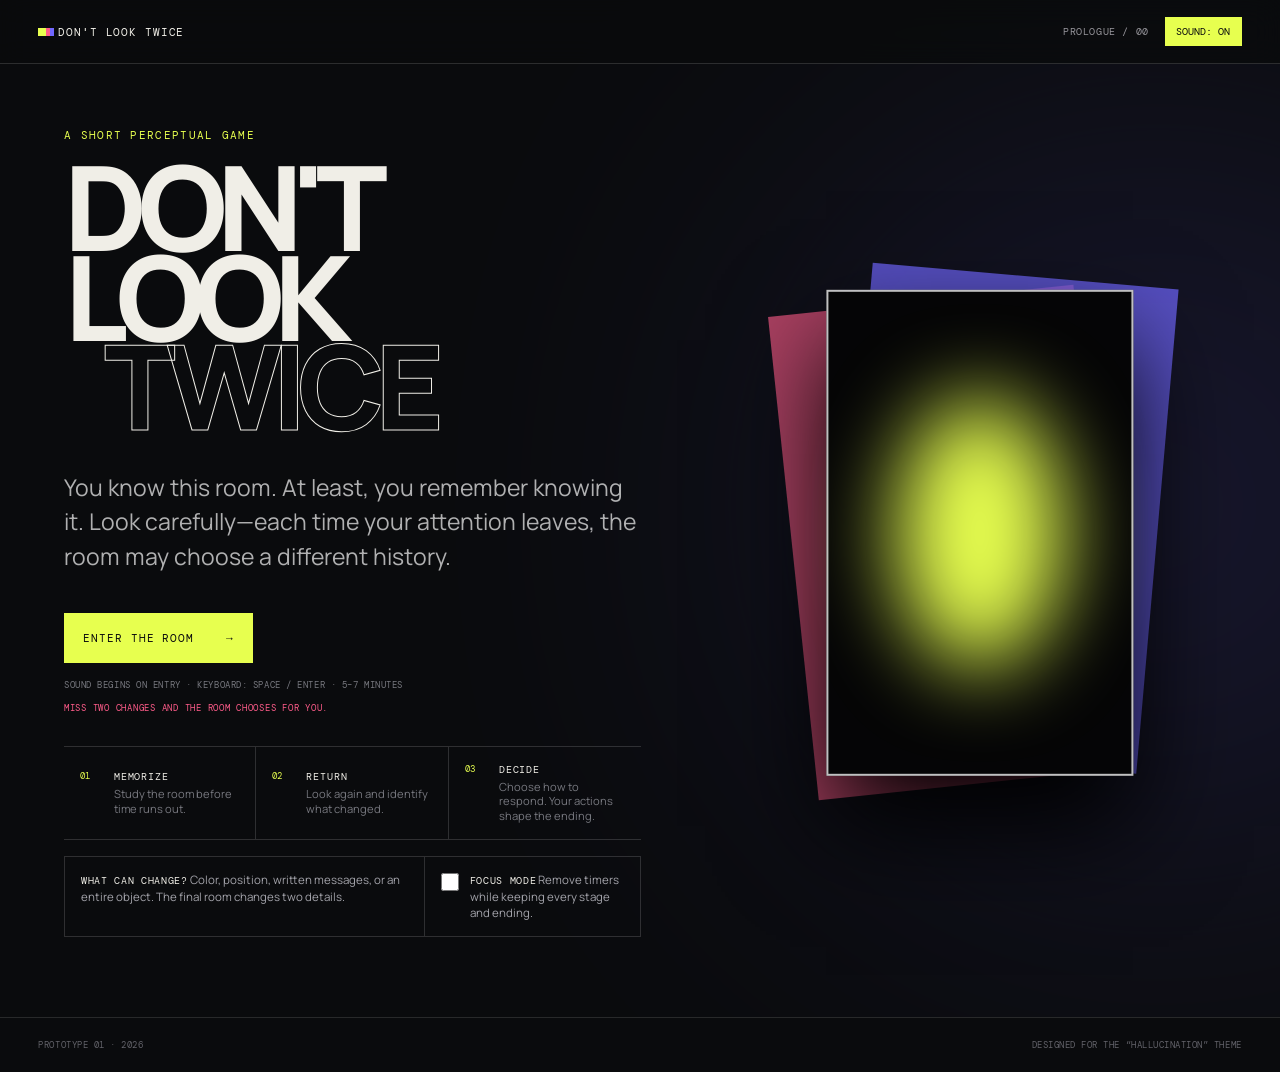
==== commit 13a4ca97: "Refine game feedback and accessibility" ====
--- a/game/index.html
+++ b/game/index.html
@@ -15,8 +15,8 @@
       href="https://fonts.googleapis.com/css2?family=DM+Mono:wght@300;400;500&family=Manrope:wght@400;500;600;700;800&display=swap"
       rel="stylesheet"
     />
-    <link rel="stylesheet" href="game.css?v=20261106-5" />
-    <script src="game.js?v=20261106-5" defer></script>
+    <link rel="stylesheet" href="game.css?v=20261120" />
+    <script src="game.js?v=20261120" defer></script>
   </head>
   <body>
     <a class="skip-link" href="#game">Skip to game</a>
@@ -56,11 +56,45 @@
             <li><span>02</span><strong>RETURN</strong><small>Look again and identify what changed.</small></li>
             <li><span>03</span><strong>DECIDE</strong><small>Choose how to respond. Your actions shape the ending.</small></li>
           </ol>
+          <div class="play-options" aria-label="Game options and change rules">
+            <p><strong>WHAT CAN CHANGE?</strong> Color, position, written messages, or an entire object. The final room changes two details.</p>
+            <label><input id="untimedToggle" type="checkbox" /> <span><strong>FOCUS MODE</strong> Remove timers while keeping every stage and ending.</span></label>
+          </div>
         </div>
         <div class="start-portal" aria-hidden="true">
           <div class="start-portal__echo start-portal__echo--one"></div>
           <div class="start-portal__echo start-portal__echo--two"></div>
           <div class="start-portal__door"><span></span></div>
+        </div>
+      </section>
+
+      <section id="storyScreen" class="screen screen--story" hidden aria-labelledby="storyTitle">
+        <div class="story-copy">
+          <p id="storyKicker" class="kicker">CASE FILE 01 / THE CALL</p>
+          <h2 id="storyTitle">The call came from your number.</h2>
+          <p id="storyText" class="story-text"></p>
+          <div class="story-evidence">
+            <span>EVIDENCE</span>
+            <strong id="storyEvidence">04:17 A.M. / 23 SECONDS</strong>
+          </div>
+          <div class="story-controls">
+            <div id="storyProgress" class="story-progress" aria-label="Backstory progress">
+              <i></i><i></i><i></i><i></i>
+            </div>
+            <div>
+              <button id="storySkip" class="story-skip" type="button">SKIP CASE FILE</button>
+              <button id="storyNext" class="primary-button" type="button">CONTINUE →</button>
+            </div>
+          </div>
+        </div>
+        <div id="storyVisual" class="story-visual" data-beat="0" aria-hidden="true">
+          <div class="story-clock">04:17</div>
+          <div class="story-wave"><i></i><i></i><i></i><i></i><i></i><i></i><i></i></div>
+          <div class="story-door">
+            <span>12</span>
+            <i></i>
+          </div>
+          <p>INCOMING CALL<br />SOURCE: YOUR PHONE</p>
         </div>
       </section>
 
@@ -148,6 +182,12 @@
           <p id="choicePrompt">What changed?</p>
           <div id="choiceButtons" class="choice-buttons"></div>
         </div>
+
+        <aside id="fragmentPanel" class="fragment-panel" hidden aria-live="polite">
+          <span id="fragmentCode">RECOVERED / 01</span>
+          <h3 id="fragmentTitle">The copy is learning.</h3>
+          <p id="fragmentText"></p>
+        </aside>
       </section>
 
       <section id="finalChoiceScreen" class="screen screen--decision" hidden aria-labelledby="decisionTitle">
--- a/game/game.css
+++ b/game/game.css
@@ -47,12 +47,37 @@
 .how-to li:last-child { border-right: 0; }.how-to span { grid-row: span 2; color: var(--signal); font: .58rem var(--mono); }.how-to strong { font: .65rem var(--mono); letter-spacing: .08em; }.how-to small { color: #77787f; font-size: .7rem; line-height: 1.3; }
 .controls-note { margin: 1rem 0 0; color: #77787f; font: .58rem var(--mono); letter-spacing: .06em; }
 .failure-rule { margin: .65rem 0 0; color: var(--pink); font: .58rem var(--mono); letter-spacing: .08em; }
+.play-options { max-width: 720px; margin-top: 1rem; display: grid; grid-template-columns: 1.25fr .75fr; border: 1px solid rgba(255,255,255,.15); }
+.play-options > p, .play-options label { margin: 0; padding: .9rem 1rem; color: #a3a3aa; font-size: .72rem; line-height: 1.45; }
+.play-options > p { border-right: 1px solid rgba(255,255,255,.15); }
+.play-options strong { color: var(--paper); font: .6rem var(--mono); letter-spacing: .07em; }
+.play-options label { display: flex; align-items: flex-start; gap: .7rem; cursor: pointer; }
+.play-options input { width: 18px; height: 18px; margin: .1rem 0 0; accent-color: var(--signal); flex: 0 0 auto; }
 .start-portal { position: relative; z-index: 1; min-height: 600px; perspective: 1000px; }
 .start-portal__echo, .start-portal__door { position: absolute; top: 50%; left: 50%; width: min(24vw, 330px); height: min(38vw, 520px); transform-origin: center; }
 .start-portal__echo--one { background: var(--pink); transform: translate(-61%,-48%) rotate(-6deg); opacity: .65; }
 .start-portal__echo--two { background: var(--violet); transform: translate(-42%,-53%) rotate(5deg); opacity: .72; }
 .start-portal__door { background: #050506; border: 2px solid rgba(255,255,255,.75); transform: translate(-50%,-50%); box-shadow: 0 50px 100px #000; }
 .start-portal__door span { position: absolute; inset: 22%; border-radius: 50%; background: var(--signal); filter: blur(42px); animation: breathe 4.5s ease-in-out infinite; }
+
+.screen--story { position: relative; display: grid; grid-template-columns: 1.05fr .95fr; align-items: center; gap: clamp(3rem,8vw,10rem); overflow: hidden; }
+.screen--story::before { content: "CASE 12"; position: absolute; left: 2%; bottom: -10%; color: transparent; -webkit-text-stroke: 1px rgba(255,255,255,.045); font-size: 24vw; font-weight: 800; line-height: 1; letter-spacing: -.08em; white-space: nowrap; }
+.story-copy { position: relative; z-index: 2; max-width: 820px; }
+.story-copy h2 { margin: 0; max-width: 820px; font-size: clamp(3rem,6.5vw,7.5rem); line-height: .88; letter-spacing: -.07em; }
+.story-text { max-width: 720px; min-height: 8em; margin: 2rem 0; color: rgba(255,255,255,.68); font-size: clamp(1.05rem,1.75vw,1.35rem); line-height: 1.55; }
+.story-evidence { max-width: 720px; padding: 1rem 0; display: flex; justify-content: space-between; gap: 1rem; border-block: 1px solid rgba(255,255,255,.18); color: #777880; font: .62rem var(--mono); letter-spacing: .07em; }.story-evidence strong { color: var(--signal); font-weight: 400; text-align: right; }
+.story-controls { max-width: 720px; margin-top: 2rem; display: flex; align-items: center; justify-content: space-between; gap: 1rem; }.story-controls > div { display: flex; align-items: center; gap: .7rem; }
+.story-progress { display: flex; gap: .35rem; }.story-progress i { width: 34px; height: 5px; background: #33343a; }.story-progress i.active { background: var(--signal); }.story-progress i.complete { background: var(--violet); }
+.story-skip { padding: .7rem; color: #777880; background: transparent; border: 0; text-decoration: underline; font: .58rem var(--mono); cursor: pointer; }.story-skip:hover { color: var(--paper); }
+.story-visual { position: relative; min-height: 600px; transition: filter .35s, transform .35s; }
+.story-door { position: absolute; z-index: 2; top: 50%; left: 52%; width: min(25vw,330px); height: min(39vw,520px); background: #19191c; border: 2px solid rgba(255,255,255,.65); box-shadow: -28px 32px 0 rgba(113,103,255,.42), 28px -24px 0 rgba(255,92,138,.35), 0 45px 100px #000; transform: translate(-50%,-50%); }
+.story-door span { position: absolute; top: 8%; left: 50%; color: var(--paper); font: 1.2rem var(--mono); transform: translateX(-50%); }.story-door > i { position: absolute; right: 11%; top: 54%; width: 13px; height: 13px; border-radius: 50%; background: var(--signal); box-shadow: 0 0 26px var(--signal); }
+.story-clock { position: absolute; z-index: 4; left: 3%; top: 11%; padding: .7rem; color: var(--signal); background: var(--ink); border: 1px solid rgba(255,255,255,.25); font: clamp(1rem,2vw,1.5rem) var(--mono); }
+.story-wave { position: absolute; z-index: 4; left: 0; right: 0; top: 50%; height: 120px; display: flex; align-items: center; justify-content: center; gap: 11px; opacity: .65; }.story-wave i { width: 3px; height: 25%; background: var(--signal); animation: wave 1.1s ease-in-out infinite alternate; }.story-wave i:nth-child(2),.story-wave i:nth-child(6) { height: 60%; animation-delay: -.3s; }.story-wave i:nth-child(3),.story-wave i:nth-child(5) { height: 90%; animation-delay: -.6s; }.story-wave i:nth-child(4) { height: 42%; animation-delay: -.15s; }
+.story-visual > p { position: absolute; z-index: 5; right: 2%; bottom: 5%; margin: 0; color: #777880; text-align: right; font: .58rem var(--mono); letter-spacing: .08em; }
+.story-visual[data-beat="1"] .story-door { box-shadow: -28px 32px 0 rgba(113,103,255,.22),28px -24px 0 rgba(255,92,138,.18),0 45px 100px #000; }.story-visual[data-beat="1"] { filter: grayscale(.55); }
+.story-visual[data-beat="2"] .story-wave { opacity: 1; filter: drop-shadow(0 0 8px var(--pink)); }.story-visual[data-beat="2"] .story-wave i { background: var(--pink); }.story-visual[data-beat="2"] { transform: translateX(-1.5%); }
+.story-visual[data-beat="3"] .story-door { border-color: var(--signal); box-shadow: -18px 22px 0 var(--violet),18px -17px 0 var(--pink),0 0 80px rgba(231,255,79,.18); }
 
 .screen--play { position: relative; }
 .stage-copy { display: grid; grid-template-columns: .7fr 1.4fr 1fr; gap: 2rem; align-items: start; margin-bottom: 2rem; }
@@ -86,7 +111,7 @@
 .door .object-label { right: 0; bottom: -1.4rem; color: var(--paper); }
 .lamp { z-index: 7; left: 34%; bottom: 22%; width: 10%; height: 32%; }
 .lamp__shade { position: absolute; top: 0; left: 5%; width: 90%; height: 32%; background: var(--pink); clip-path: polygon(25% 0,75% 0,100% 100%,0 100%); }
-.lamp__stem { position: absolute; left: 48%; top: 31%; width: 5%; height: 58%; background: #242326; }
+.lamp__stem { position: absolute; left: 47%; top: 29%; width: 7%; height: 62%; background: #242326; }
 .lamp__base { position: absolute; left: 20%; bottom: 0; width: 60%; height: 7%; border-radius: 50%; background: #242326; }
 .lamp .object-label { bottom: -1rem; left: 20%; color: var(--paper); }
 .plant { z-index: 6; left: 6%; bottom: 14%; width: 18%; height: 38%; }
@@ -109,7 +134,6 @@
 .room[data-stage="0"].mutated .portrait__face i:nth-child(2) { transform: rotate(-12deg); }
 .room[data-stage="0"].mutated .portrait__face b { border-bottom: 0; border-top: 3px solid #151515; bottom: 17%; }
 .room[data-stage="1"].mutated .door__handle { right: auto; left: 13%; background: var(--violet); }
-.room[data-stage="1"].mutated .lamp__shade { background: var(--signal); filter: drop-shadow(0 0 28px rgba(231,255,79,.65)); }
 .room[data-stage="2"].mutated .radio { background: #ece8dc; color: var(--pink); transform: translateX(-30%); }
 .room[data-stage="2"].mutated .room__wall { background: linear-gradient(90deg,transparent 49.7%,rgba(0,0,0,.06) 50%,transparent 50.3%), repeating-linear-gradient(90deg,#c3c1d9 0 110px,#b8b6d0 110px 112px); }
 
@@ -136,9 +160,16 @@
 .choice-buttons button { min-height: 72px; padding: .85rem 1rem; display: grid; align-content: center; gap: .25rem; text-align: left; color: var(--ink); background: transparent; border: 1px solid rgba(10,11,13,.25); font: .7rem var(--mono); cursor: pointer; }
 .choice-buttons button small { color: #6b6a70; font: .72rem var(--sans); line-height: 1.3; }
 .choice-buttons button:hover, .choice-buttons button:focus-visible { color: var(--paper); background: var(--ink); }
+.choice-buttons button.selected, .choice-buttons button[aria-pressed="true"] { color: var(--ink); background: var(--signal); border-color: var(--ink); box-shadow: inset 0 0 0 2px var(--ink); }
+.choice-buttons .confirm-choice { color: var(--paper); background: var(--violet); border-color: var(--violet); }
+.choice-buttons .confirm-choice:disabled { color: #8b8a91; background: transparent; border-color: rgba(10,11,13,.2); cursor: not-allowed; }
 .choice-buttons button:hover small, .choice-buttons button:focus-visible small { color: #aaa8af; }
 .choice-panel.action-choice { color: var(--paper); background: #211f26; border: 1px solid rgba(255,255,255,.2); }
 .choice-panel.action-choice .choice-buttons button { color: var(--paper); border-color: rgba(255,255,255,.25); }.choice-panel.action-choice .choice-buttons button:hover { color: var(--ink); background: var(--signal); }.choice-panel.action-choice .choice-buttons button:hover small { color: #39383d; }
+.fragment-panel { margin-top: 1rem; padding: 1.25rem 1.4rem; border: 1px solid rgba(113,103,255,.65); background: linear-gradient(110deg,rgba(113,103,255,.18),rgba(255,92,138,.08)); }
+.fragment-panel span { color: var(--pink); font: .58rem var(--mono); letter-spacing: .1em; }
+.fragment-panel h3 { margin: .55rem 0 .4rem; font-size: clamp(1.2rem,2.4vw,2rem); letter-spacing: -.03em; }
+.fragment-panel p { max-width: 850px; margin: 0; color: rgba(255,255,255,.68); line-height: 1.55; }
 
 .screen--decision { display: grid; grid-template-columns: .75fr 1.25fr; align-items: center; gap: clamp(4rem,10vw,12rem); background: var(--paper); color: var(--ink); }
 .screen--decision .kicker { color: var(--violet); }
@@ -173,10 +204,12 @@
 @keyframes wander { to { transform: translate(10%,-15%) scale(1.2); } }
 @keyframes roomShift { 20% { filter: hue-rotate(40deg) contrast(1.5); transform: translateX(-5px); } 50% { filter: hue-rotate(-30deg) invert(.15); transform: translateX(6px); } 80% { transform: translateX(-2px); } }
 @keyframes timerPulse { to { transform: scale(1.18); } }
+@keyframes wave { to { transform: scaleY(.25); opacity: .35; } }
 
 @media (max-width: 900px) {
-  .screen--start, .screen--decision { grid-template-columns: 1fr; }
+  .screen--start, .screen--story, .screen--decision { grid-template-columns: 1fr; }
   .start-portal { min-height: 420px; }.start-portal__echo, .start-portal__door { width: 240px; height: 370px; }
+  .story-visual { min-height: 430px; }.story-door { width: 240px; height: 370px; }
   .stage-copy { grid-template-columns: 1fr 1fr; }.stage-copy > p:last-child { grid-column: 2; }
   .mission-bar { grid-template-columns: 110px 1fr; }.mission-progress { grid-column: 2; }
   .screen--decision { align-content: center; }
@@ -185,10 +218,11 @@
   .game-header__status > span { display: none; }
   .screen { padding-inline: 1rem; }
   .screen--start { padding-top: 7.5rem; }.start-copy h1 { font-size: clamp(3.3rem,18vw,6rem); }.start-portal { min-height: 330px; }
-  .how-to { grid-template-columns: 1fr; }.how-to li { min-height: 65px; border-right: 0; border-bottom: 1px solid rgba(255,255,255,.12); }.how-to li:last-child { border-bottom: 0; }
+  .screen--story { padding-top: 7.5rem; }.story-copy h2 { font-size: clamp(2.7rem,14vw,5rem); }.story-text { min-height: 0; }.story-controls { align-items: stretch; flex-direction: column; }.story-controls > div { justify-content: space-between; }.story-visual { min-height: 380px; }.story-door { width: 210px; height: 330px; }
+  .how-to, .play-options { grid-template-columns: 1fr; }.how-to li { min-height: 65px; border-right: 0; border-bottom: 1px solid rgba(255,255,255,.12); }.how-to li:last-child { border-bottom: 0; }.play-options > p { border-right: 0; border-bottom: 1px solid rgba(255,255,255,.15); }
   .stage-copy { grid-template-columns: 1fr; }.stage-copy > p:last-child { grid-column: auto; }
   .mission-bar { grid-template-columns: 1fr; }.mission-progress { grid-column: auto; }
-  .room { min-height: 430px; }.portrait { width: 24%; left: 6%; }.clock { width: 20%; left: 37%; }.door { width: 27%; right: 5%; }.plant { width: 24%; }.lamp { width: 15%; left: 32%; }.table { width: 30%; left: 47%; }.radio { width: 22%; right: 5%; }
+  .room { min-height: 0; height: clamp(300px,90vw,430px); }.portrait { width: 24%; left: 6%; }.clock { width: 20%; left: 37%; }.door { width: 27%; right: 5%; }.plant { width: 24%; }.lamp { width: 15%; left: 32%; }.table { width: 30%; left: 47%; }.radio { width: 22%; right: 5%; }
   .control-deck { grid-template-columns: 1fr; align-items: stretch; }.certainty { justify-content: space-between; }.countdown { min-width: 0; }.primary-button--look { width: 100%; }
   .choice-buttons { grid-template-columns: 1fr; }.choice-buttons button { min-height: 50px; }
   .decision-card { min-height: 120px; }.game-footer { align-items: flex-start; flex-direction: column; justify-content: center; }
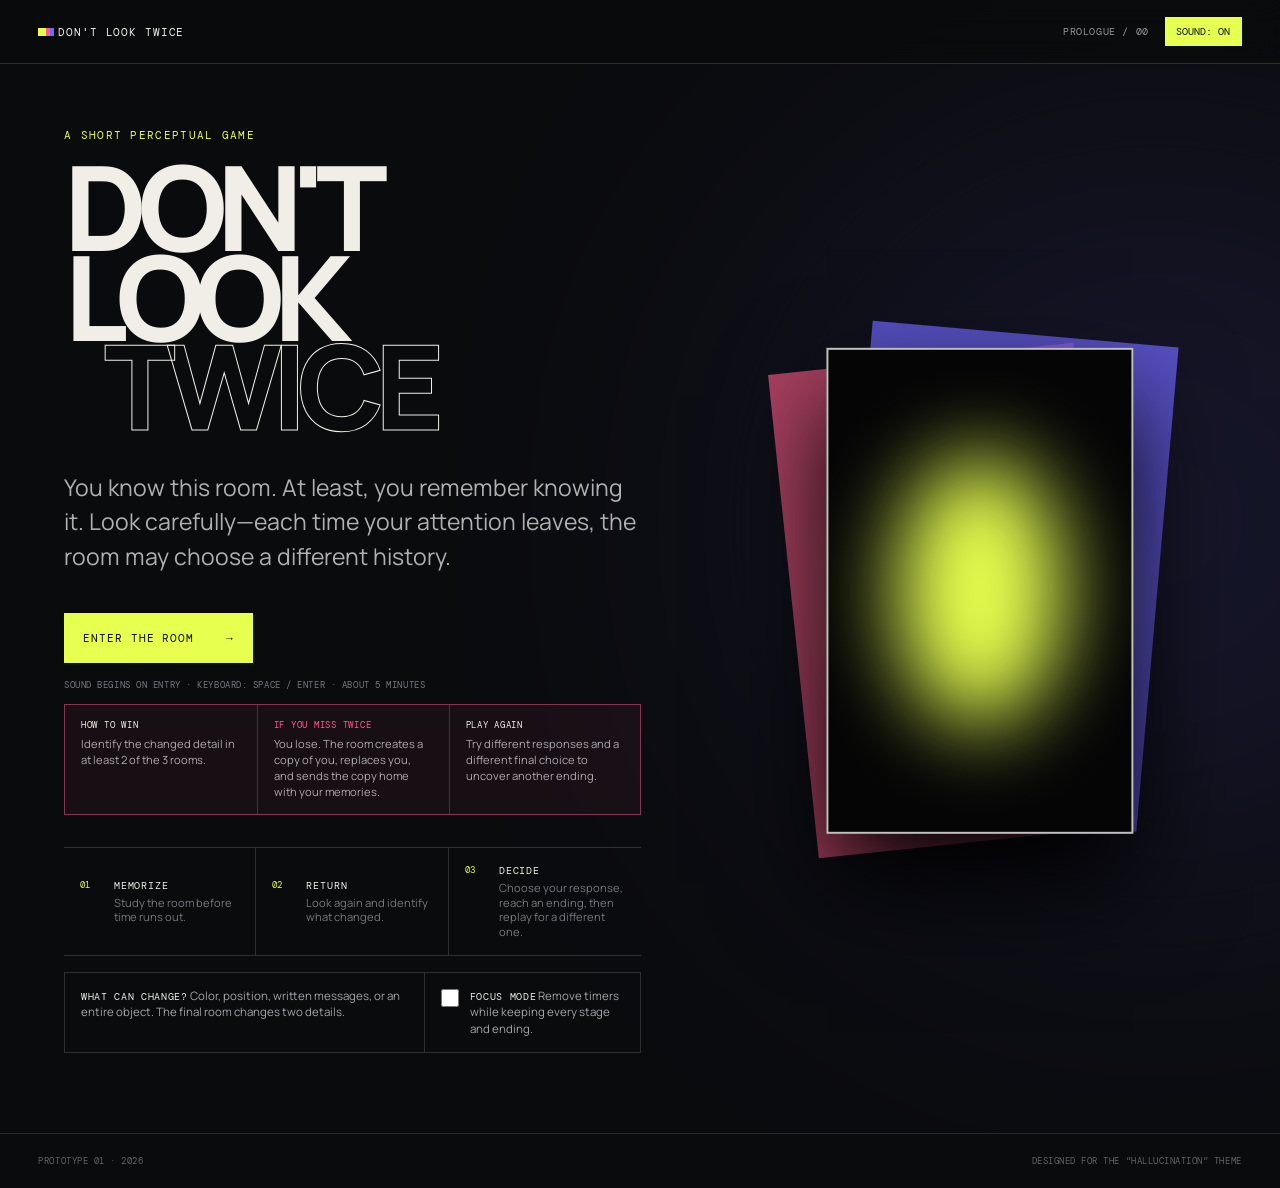
==== commit e220ac47: "Clarify game stakes and replay loop" ====
--- a/game/index.html
+++ b/game/index.html
@@ -15,7 +15,7 @@
       href="https://fonts.googleapis.com/css2?family=DM+Mono:wght@300;400;500&family=Manrope:wght@400;500;600;700;800&display=swap"
       rel="stylesheet"
     />
-    <link rel="stylesheet" href="game.css?v=20261120" />
+    <link rel="stylesheet" href="game.css?v=20261120-2" />
     <script src="game.js?v=20261120" defer></script>
   </head>
   <body>
@@ -49,12 +49,16 @@
           <button id="startButton" class="primary-button" type="button">
             ENTER THE ROOM <span aria-hidden="true">→</span>
           </button>
-          <p class="controls-note">SOUND BEGINS ON ENTRY · KEYBOARD: SPACE / ENTER · 5–7 MINUTES</p>
-          <p class="failure-rule">MISS TWO CHANGES AND THE ROOM CHOOSES FOR YOU.</p>
+          <p class="controls-note">SOUND BEGINS ON ENTRY · KEYBOARD: SPACE / ENTER · ABOUT 5 MINUTES</p>
+          <div class="stakes-card" aria-label="How to win and lose">
+            <p><strong>HOW TO WIN</strong> Identify the changed detail in at least 2 of the 3 rooms.</p>
+            <p><strong>IF YOU MISS TWICE</strong> You lose. The room creates a copy of you, replaces you, and sends the copy home with your memories.</p>
+            <p><strong>PLAY AGAIN</strong> Try different responses and a different final choice to uncover another ending.</p>
+          </div>
           <ol class="how-to" aria-label="How to play">
             <li><span>01</span><strong>MEMORIZE</strong><small>Study the room before time runs out.</small></li>
             <li><span>02</span><strong>RETURN</strong><small>Look again and identify what changed.</small></li>
-            <li><span>03</span><strong>DECIDE</strong><small>Choose how to respond. Your actions shape the ending.</small></li>
+            <li><span>03</span><strong>DECIDE</strong><small>Choose your response, reach an ending, then replay for a different one.</small></li>
           </ol>
           <div class="play-options" aria-label="Game options and change rules">
             <p><strong>WHAT CAN CHANGE?</strong> Color, position, written messages, or an entire object. The final room changes two details.</p>
--- a/game/game.css
+++ b/game/game.css
@@ -47,6 +47,11 @@
 .how-to li:last-child { border-right: 0; }.how-to span { grid-row: span 2; color: var(--signal); font: .58rem var(--mono); }.how-to strong { font: .65rem var(--mono); letter-spacing: .08em; }.how-to small { color: #77787f; font-size: .7rem; line-height: 1.3; }
 .controls-note { margin: 1rem 0 0; color: #77787f; font: .58rem var(--mono); letter-spacing: .06em; }
 .failure-rule { margin: .65rem 0 0; color: var(--pink); font: .58rem var(--mono); letter-spacing: .08em; }
+.stakes-card { max-width: 720px; margin-top: .8rem; display: grid; grid-template-columns: repeat(3,1fr); border: 1px solid rgba(255,92,138,.48); background: rgba(255,92,138,.06); }
+.stakes-card p { margin: 0; padding: .85rem 1rem; color: #aaa9b0; font-size: .7rem; line-height: 1.45; }
+.stakes-card p + p { border-left: 1px solid rgba(255,92,138,.3); }
+.stakes-card strong { display: block; margin-bottom: .3rem; color: var(--paper); font: .58rem var(--mono); letter-spacing: .08em; }
+.stakes-card p:nth-child(2) strong { color: var(--pink); }
 .play-options { max-width: 720px; margin-top: 1rem; display: grid; grid-template-columns: 1.25fr .75fr; border: 1px solid rgba(255,255,255,.15); }
 .play-options > p, .play-options label { margin: 0; padding: .9rem 1rem; color: #a3a3aa; font-size: .72rem; line-height: 1.45; }
 .play-options > p { border-right: 1px solid rgba(255,255,255,.15); }
@@ -219,7 +224,7 @@
   .screen { padding-inline: 1rem; }
   .screen--start { padding-top: 7.5rem; }.start-copy h1 { font-size: clamp(3.3rem,18vw,6rem); }.start-portal { min-height: 330px; }
   .screen--story { padding-top: 7.5rem; }.story-copy h2 { font-size: clamp(2.7rem,14vw,5rem); }.story-text { min-height: 0; }.story-controls { align-items: stretch; flex-direction: column; }.story-controls > div { justify-content: space-between; }.story-visual { min-height: 380px; }.story-door { width: 210px; height: 330px; }
-  .how-to, .play-options { grid-template-columns: 1fr; }.how-to li { min-height: 65px; border-right: 0; border-bottom: 1px solid rgba(255,255,255,.12); }.how-to li:last-child { border-bottom: 0; }.play-options > p { border-right: 0; border-bottom: 1px solid rgba(255,255,255,.15); }
+  .how-to, .play-options, .stakes-card { grid-template-columns: 1fr; }.how-to li { min-height: 65px; border-right: 0; border-bottom: 1px solid rgba(255,255,255,.12); }.how-to li:last-child { border-bottom: 0; }.play-options > p { border-right: 0; border-bottom: 1px solid rgba(255,255,255,.15); }.stakes-card p + p { border-left: 0; border-top: 1px solid rgba(255,92,138,.3); }
   .stage-copy { grid-template-columns: 1fr; }.stage-copy > p:last-child { grid-column: auto; }
   .mission-bar { grid-template-columns: 1fr; }.mission-progress { grid-column: auto; }
   .room { min-height: 0; height: clamp(300px,90vw,430px); }.portrait { width: 24%; left: 6%; }.clock { width: 20%; left: 37%; }.door { width: 27%; right: 5%; }.plant { width: 24%; }.lamp { width: 15%; left: 32%; }.table { width: 30%; left: 47%; }.radio { width: 22%; right: 5%; }
